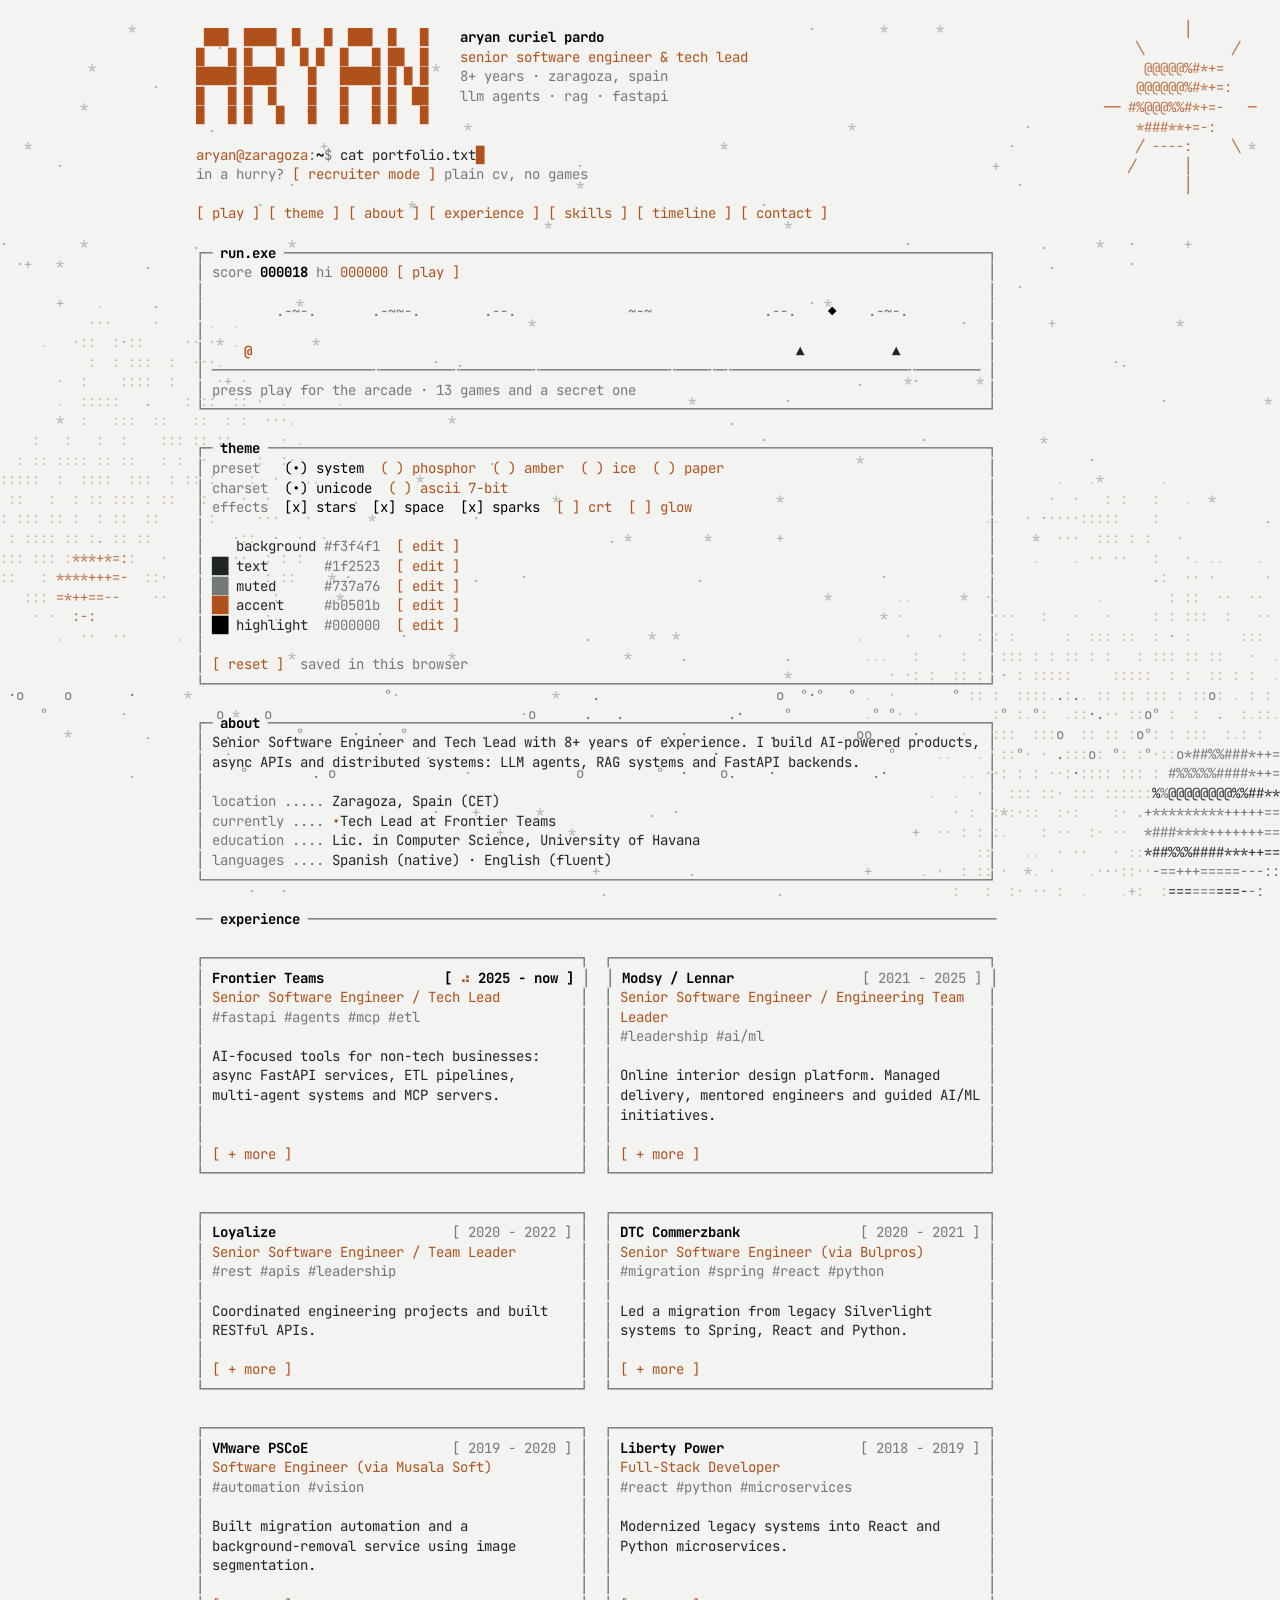
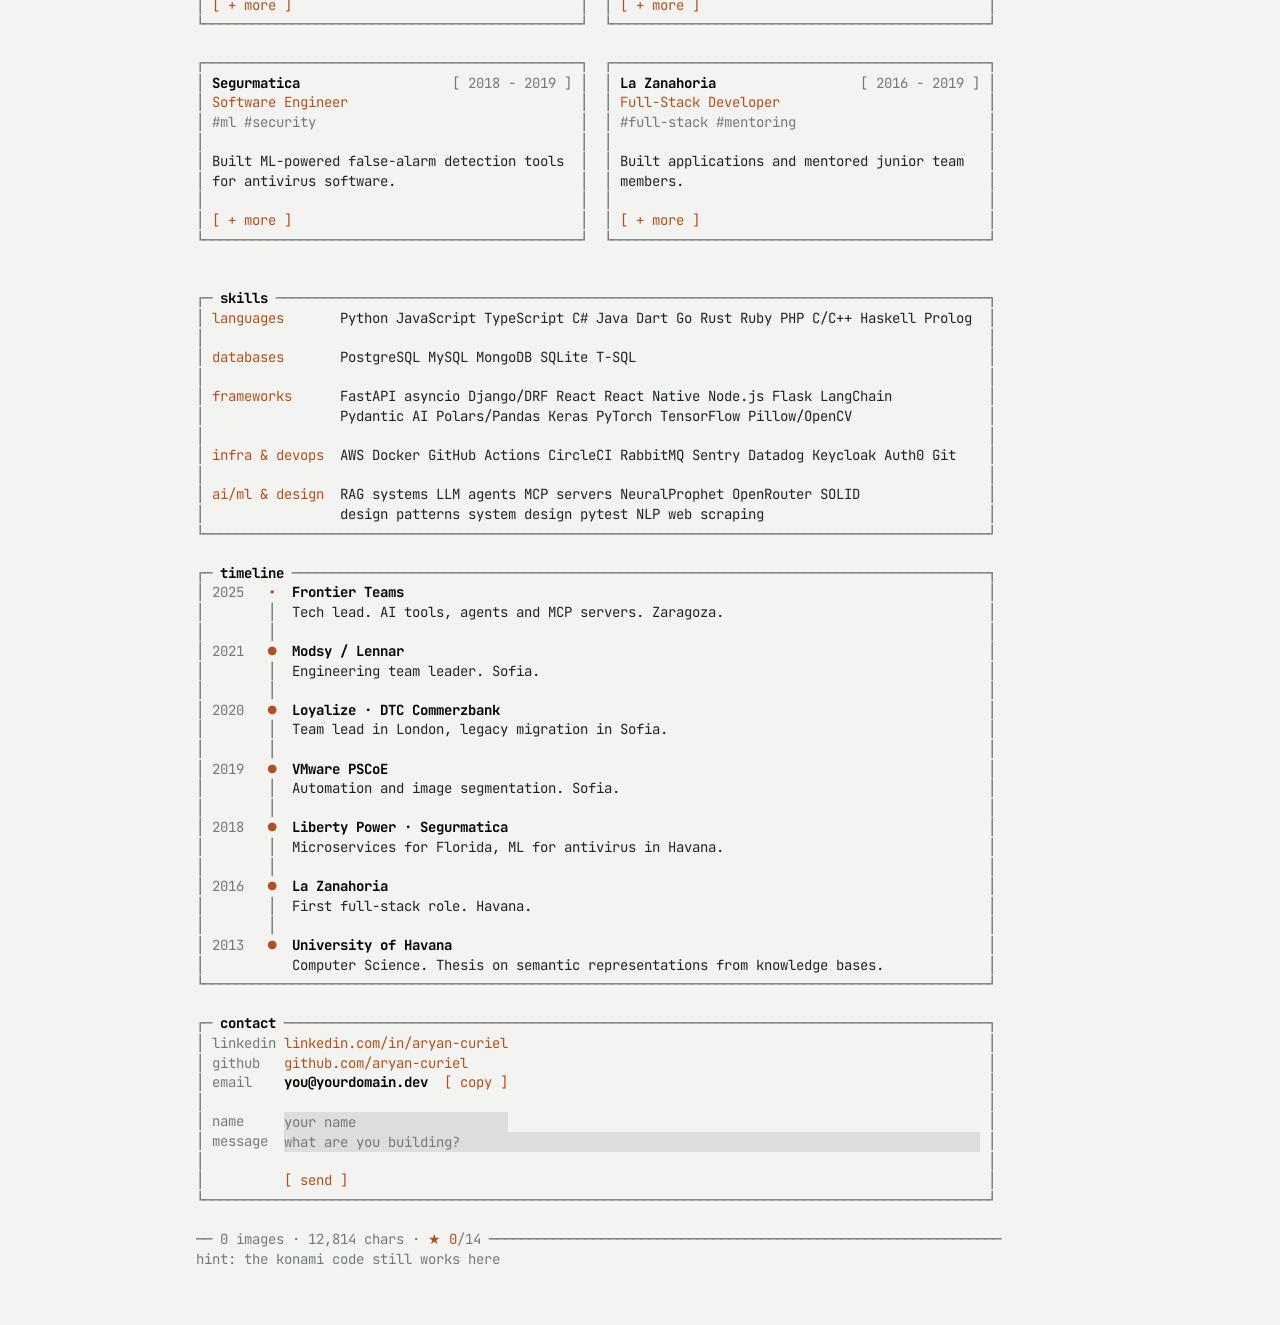
==== ascii/index.html @ 43cc9048 "Introduced new ascii version" ====
<!doctype html>
<html lang="en">
<head>
<meta charset="utf-8">
<meta name="viewport" content="width=device-width, initial-scale=1, viewport-fit=cover">
<title>Aryan Curiel Pardo · Senior Software Engineer</title>
<meta name="description" content="Aryan Curiel Pardo, Senior Software Engineer and Tech Lead. LLM agents, RAG systems and FastAPI backends. A portfolio drawn entirely in text characters.">
<meta property="og:title" content="Aryan Curiel Pardo · Senior Software Engineer">
<meta property="og:description" content="A portfolio drawn entirely in text characters, with an arcade of 13 games built from the CV.">
<meta property="og:type" content="website">
<meta name="theme-color" content="#111417">
<link rel="icon" href="favicon.svg" type="image/svg+xml">
<link rel="preconnect" href="https://fonts.googleapis.com">
<link rel="preconnect" href="https://fonts.gstatic.com" crossorigin>
<link rel="stylesheet" href="https://fonts.googleapis.com/css2?family=JetBrains+Mono:wght@400;700&display=swap">
<link rel="stylesheet" href="css/style.css">
</head>
<body>
<pre id="bg" aria-hidden="true"></pre>
<main id="main">
  <pre id="screen" aria-label="Aryan Curiel Pardo's portfolio, drawn in text characters"></pre>
</main>
<div id="arcade" hidden><pre id="ascreen" role="dialog" aria-modal="true" aria-label="Arcade"></pre></div>
<pre id="toast" role="status" aria-live="polite"></pre>
<div aria-hidden="true">
  <input type="color" class="vh" id="ci-bg" tabindex="-1">
  <input type="color" class="vh" id="ci-fg" tabindex="-1">
  <input type="color" class="vh" id="ci-dim" tabindex="-1">
  <input type="color" class="vh" id="ci-acc" tabindex="-1">
  <input type="color" class="vh" id="ci-hi" tabindex="-1">
</div>
<noscript><pre style="padding:16px">Aryan Curiel Pardo · Senior Software Engineer &amp; Tech Lead
This page draws itself with JavaScript. LinkedIn: https://www.linkedin.com/in/aryan-curiel/ · GitHub: https://github.com/aryan-curiel</pre></noscript>
<script src="js/main.js"></script>
</body>
</html>
---- ascii/css/style.css ----
/* base reset (matches the original artifact page) */
*, *::before, *::after { box-sizing: border-box; }
:root { padding-top: env(safe-area-inset-top, 0px); padding-bottom: env(safe-area-inset-bottom, 0px); }
body { margin: 0; font-size: 14px; }
img { max-width: 100%; }
[hidden] { display: none !important; }

/* Layout: one monospace grid. JS measures how many columns fit and redraws every box at that width.
   A fixed text grid behind it runs the starfield; the arcade is a modal text grid on top. */
:root {
  --bg: #111417;
  --fg: #d3d6d2;
  --dim: #737a76;
  --acc: #e3a04f;
  --hi: #ffffff;
  --mono: "JetBrains Mono", ui-monospace, SFMono-Regular, Menlo, Consolas, monospace;
  color-scheme: dark;
}
@media (prefers-color-scheme: light) {
  :root:not([data-theme="dark"]) { --bg:#f3f4f1; --fg:#1f2523; --dim:#737a76; --acc:#b0501b; --hi:#000000; color-scheme: light; }
}
:root[data-theme="light"] { --bg:#f3f4f1; --fg:#1f2523; --dim:#737a76; --acc:#b0501b; --hi:#000000; color-scheme: light; }

html, body { background: var(--bg); color: var(--fg); }
body { font-family: var(--mono); }
main {
  position: relative; z-index: 1;
  max-width: 920px; margin: 0 auto;
  padding-block: 28px 56px;
  padding-left: max(16px, env(safe-area-inset-left, 0px));
  padding-right: max(16px, env(safe-area-inset-right, 0px));
}
#screen, #bg, #toast, #ascreen {
  margin: 0; font: inherit; font-size: 14px; line-height: 1.4;
  white-space: pre; font-variant-ligatures: none;
}
#screen { overflow-x: auto; }
@media (max-width: 480px) { #screen, #bg, #ascreen { font-size: 12.5px; } #toast { font-size: 12px; } }

#bg {
  position: fixed; inset: 0; z-index: 0; overflow: hidden; pointer-events: none;
  color: color-mix(in srgb, var(--dim) 55%, transparent);
}
#bg .p { color: var(--acc); }
#bg .m { color: color-mix(in srgb, var(--acc) 40%, transparent); }
#bg .mh { color: var(--hi); }
#bg .n { color: color-mix(in srgb, var(--acc) 34%, transparent); }
#bg .n2 { color: color-mix(in srgb, var(--fg) 14%, transparent); }
#bg .q { color: color-mix(in srgb, var(--fg) 58%, transparent); }
#bg .qa { color: color-mix(in srgb, var(--acc) 80%, transparent); }
#bg .qh { color: color-mix(in srgb, var(--hi) 80%, transparent); }
#bg .qd { color: color-mix(in srgb, var(--fg) 17%, transparent); }
#bg .qad { color: color-mix(in srgb, var(--acc) 24%, transparent); }
#bg .qhd { color: color-mix(in srgb, var(--hi) 18%, transparent); }
#bg .ql { color: color-mix(in srgb, var(--dim) 80%, transparent); }

.b { color: var(--dim); }
.dim { color: var(--dim); }
.acc { color: var(--acc); }
.hi { color: var(--hi); font-weight: 700; }
.lk {
  font: inherit; line-height: inherit; color: var(--acc); background: none;
  border: 0; padding: 0; margin: 0; cursor: pointer; text-decoration: none;
}
.lk:hover, .lk:focus-visible { background: var(--acc); color: var(--bg); outline: none; }
.lk:active { background: var(--hi); color: var(--bg); }
.lk.dim { color: var(--dim); }
.lk.hi { color: var(--hi); }
.lk.hi:hover, .lk.hi:focus-visible, .lk.dim:hover, .lk.dim:focus-visible { color: var(--bg); }
.fi {
  font: inherit; line-height: inherit; height: 1.4em; vertical-align: top;
  color: var(--hi); background: color-mix(in srgb, var(--fg) 10%, transparent);
  border: 0; padding: 0; margin: 0; outline: none; border-radius: 0;
}
.fi:focus { background: color-mix(in srgb, var(--acc) 24%, transparent); }
.fi::placeholder { color: var(--dim); }
.cur { color: var(--acc); animation: blink 1.05s steps(1) infinite; }
@keyframes blink { 50% { opacity: 0; } }

/* game cells */
.gm { cursor: pointer; user-select: none; -webkit-user-select: none; }
.af { user-select: none; -webkit-user-select: none; touch-action: none; cursor: crosshair; }
.pl { color: var(--acc); font-weight: 700; }
.ob { color: var(--fg); }
.coin { color: var(--hi); }
.over { color: var(--bg); background: var(--acc); font-weight: 700; }
.flash { color: var(--bg); background: var(--hi); }

/* effects */
.glow #screen, .glow #ascreen { text-shadow: 0 0 6px color-mix(in srgb, var(--acc) 45%, transparent); }
.crt body::after {
  content: ""; position: fixed; inset: 0; pointer-events: none; z-index: 9;
  background:
    repeating-linear-gradient(to bottom, transparent 0 2px, color-mix(in srgb, var(--bg) 55%, transparent) 2px 3px),
    radial-gradient(ellipse at center, transparent 55%, color-mix(in srgb, var(--bg) 75%, transparent) 100%);
}

/* arcade modal */
#arcade {
  position: fixed; inset: 0; z-index: 8; display: flex; overflow: auto;
  background: color-mix(in srgb, var(--bg) 82%, transparent);
  padding: calc(12px + env(safe-area-inset-top, 0px)) max(12px, env(safe-area-inset-right, 0px)) calc(12px + env(safe-area-inset-bottom, 0px)) max(12px, env(safe-area-inset-left, 0px));
}
#arcade[hidden] { display: none; }
#ascreen { margin: auto; background: var(--bg); animation: crtOpen .32s steps(5); }
@keyframes crtOpen { from { clip-path: inset(48% 0 48% 0); } to { clip-path: inset(0 0 0 0); } }

#toast {
  position: fixed; z-index: 10;
  right: max(16px, env(safe-area-inset-right, 0px));
  bottom: calc(16px + env(safe-area-inset-bottom, 0px));
  background: var(--bg); color: var(--fg);
  transform: translateY(160%); transition: transform .4s steps(5);
  pointer-events: none;
}
#toast.show { transform: none; }

::selection { background: var(--acc); color: var(--bg); }
.vh { position: fixed; left: 50%; top: 40%; width: 1px; height: 1px; opacity: 0; border: 0; padding: 0; pointer-events: none; }
@media (prefers-reduced-motion: reduce) { .cur { animation: none; } #toast { transition: none; } #ascreen { animation: none; } }
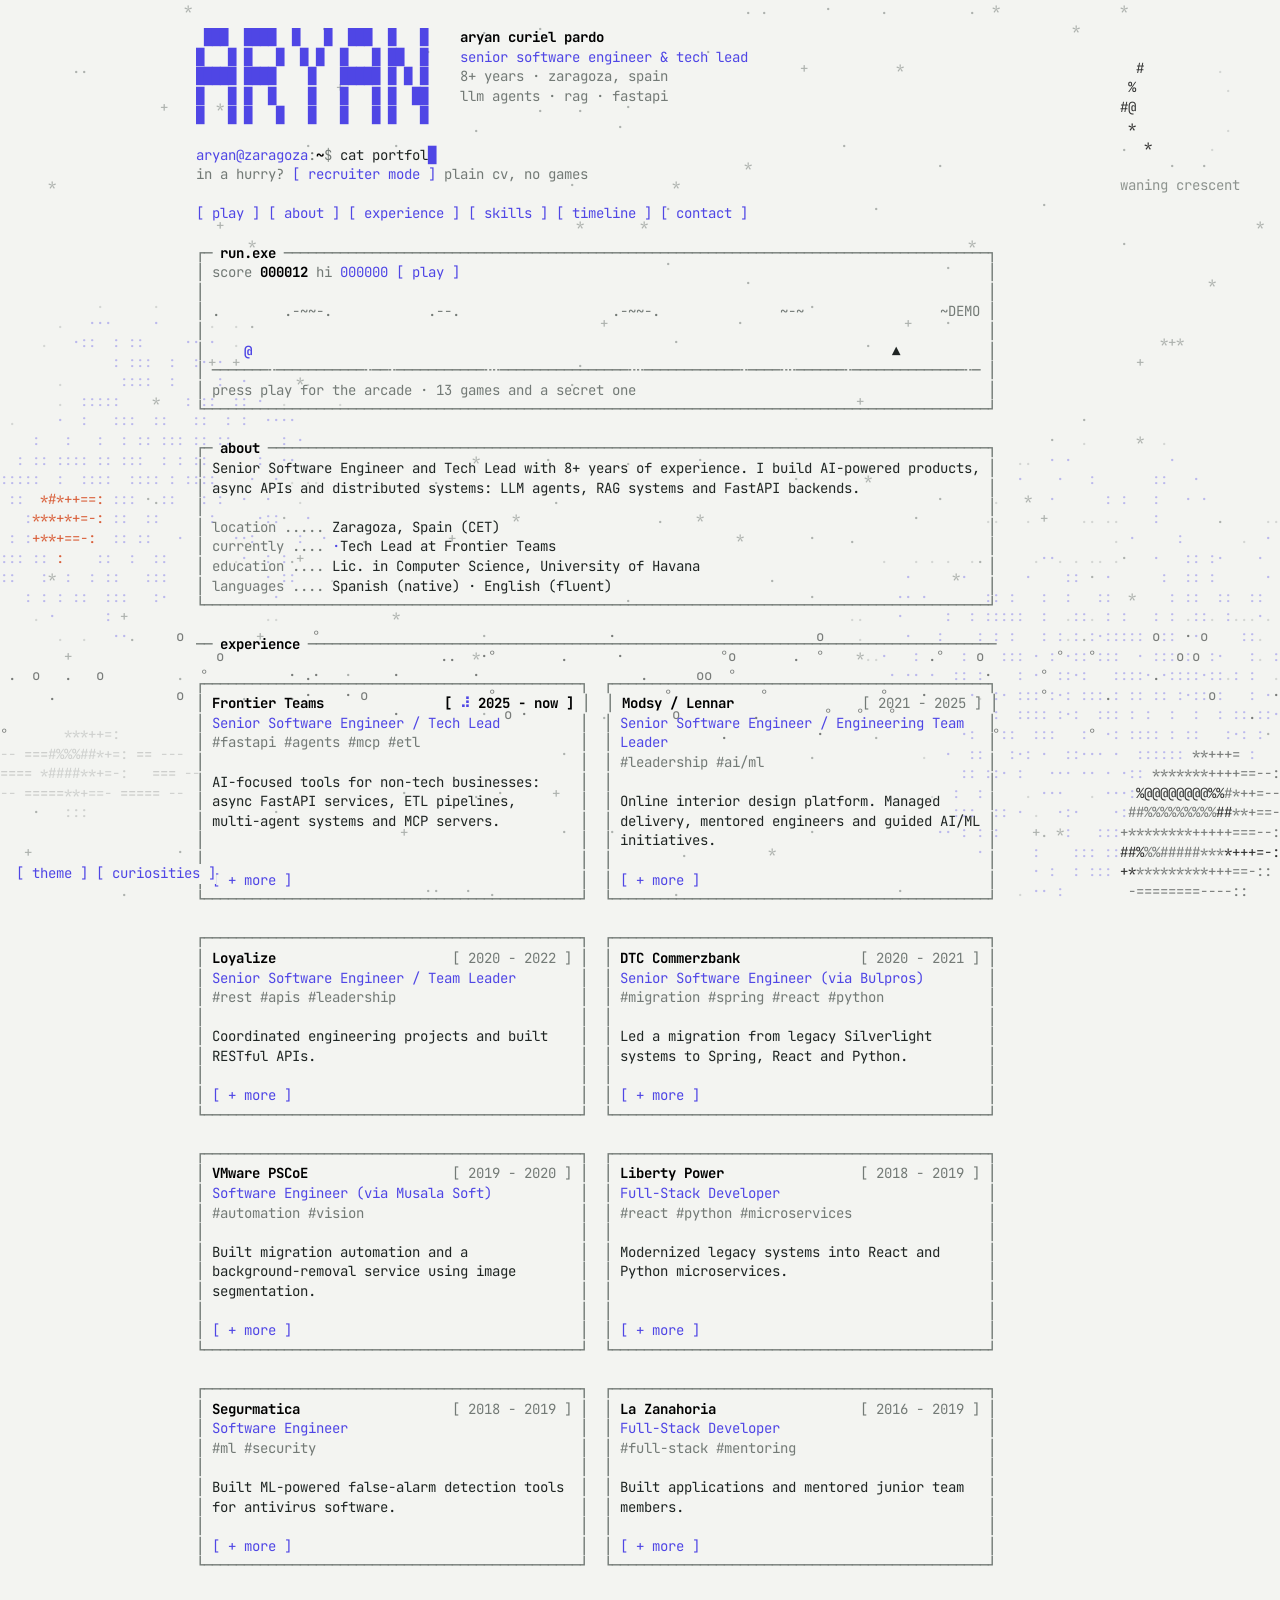
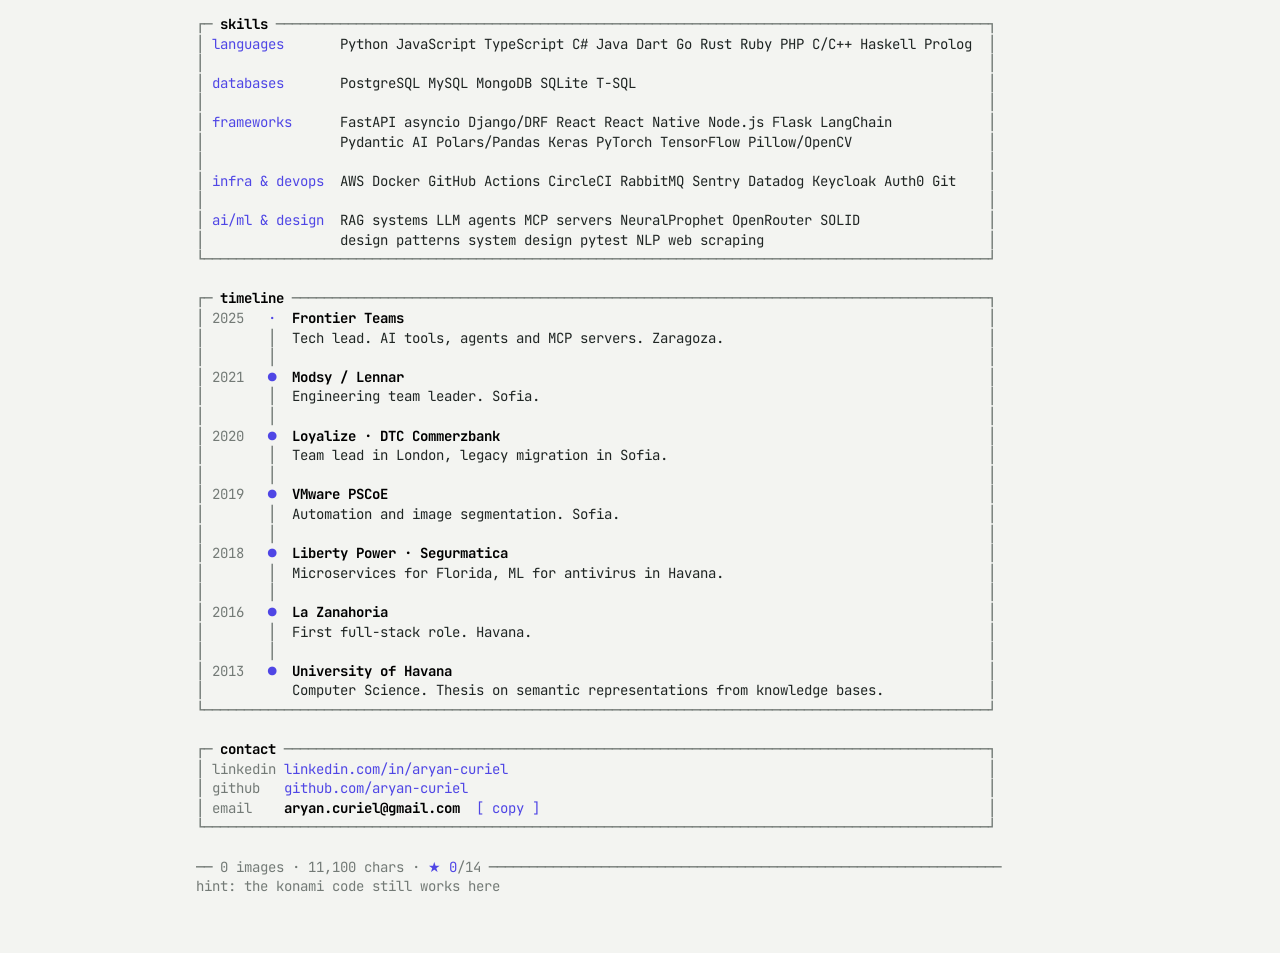
==== commit 1413d540: "ASCII: theme modal, curiosities, parallax planets, live sun, nuke - Move theme controls into a modal" ====
--- a/ascii/index.html
+++ b/ascii/index.html
@@ -21,6 +21,8 @@
   <pre id="screen" aria-label="Aryan Curiel Pardo's portfolio, drawn in text characters"></pre>
 </main>
 <div id="arcade" hidden><pre id="ascreen" role="dialog" aria-modal="true" aria-label="Arcade"></pre></div>
+<div id="fabs"><button type="button" id="themeBtn" class="lk" aria-haspopup="dialog">[ theme ]</button> <button type="button" id="factsBtn" class="lk" aria-haspopup="dialog">[ curiosities ]</button></div>
+<div id="themer" hidden><pre id="tscreen" role="dialog" aria-modal="true"></pre></div>
 <pre id="toast" role="status" aria-live="polite"></pre>
 <div aria-hidden="true">
   <input type="color" class="vh" id="ci-bg" tabindex="-1">
--- a/ascii/css/style.css
+++ b/ascii/css/style.css
@@ -11,15 +11,15 @@
   --bg: #111417;
   --fg: #d3d6d2;
   --dim: #737a76;
-  --acc: #e3a04f;
+  --acc: #818cf8;
   --hi: #ffffff;
   --mono: "JetBrains Mono", ui-monospace, SFMono-Regular, Menlo, Consolas, monospace;
   color-scheme: dark;
 }
 @media (prefers-color-scheme: light) {
-  :root:not([data-theme="dark"]) { --bg:#f3f4f1; --fg:#1f2523; --dim:#737a76; --acc:#b0501b; --hi:#000000; color-scheme: light; }
+  :root:not([data-theme="dark"]) { --bg:#f3f4f1; --fg:#1f2523; --dim:#737a76; --acc:#4f46e5; --hi:#000000; color-scheme: light; }
 }
-:root[data-theme="light"] { --bg:#f3f4f1; --fg:#1f2523; --dim:#737a76; --acc:#b0501b; --hi:#000000; color-scheme: light; }
+:root[data-theme="light"] { --bg:#f3f4f1; --fg:#1f2523; --dim:#737a76; --acc:#4f46e5; --hi:#000000; color-scheme: light; }
 
 html, body { background: var(--bg); color: var(--fg); }
 body { font-family: var(--mono); }
@@ -30,12 +30,12 @@
   padding-left: max(16px, env(safe-area-inset-left, 0px));
   padding-right: max(16px, env(safe-area-inset-right, 0px));
 }
-#screen, #bg, #toast, #ascreen {
+#screen, #bg, #toast, #ascreen, #tscreen {
   margin: 0; font: inherit; font-size: 14px; line-height: 1.4;
   white-space: pre; font-variant-ligatures: none;
 }
 #screen { overflow-x: auto; }
-@media (max-width: 480px) { #screen, #bg, #ascreen { font-size: 12.5px; } #toast { font-size: 12px; } }
+@media (max-width: 480px) { #screen, #bg, #ascreen, #tscreen, #fabs { font-size: 12.5px; } #toast { font-size: 12px; } }
 
 #bg {
   position: fixed; inset: 0; z-index: 0; overflow: hidden; pointer-events: none;
@@ -53,6 +53,11 @@
 #bg .qad { color: color-mix(in srgb, var(--acc) 24%, transparent); }
 #bg .qhd { color: color-mix(in srgb, var(--hi) 18%, transparent); }
 #bg .ql { color: color-mix(in srgb, var(--dim) 80%, transparent); }
+/* fixed natural colors that ignore the theme accent: mars and jupiter's red spot, the sun */
+#bg .qr { color: #d9603b; }
+#bg .qrd { color: color-mix(in srgb, #d9603b 30%, transparent); }
+#bg .qs { color: #e8a317; }
+#bg .qso { color: #e8702a; }
 
 .b { color: var(--dim); }
 .dim { color: var(--dim); }
@@ -96,13 +101,21 @@
 }
 
 /* arcade modal */
-#arcade {
+#arcade, #themer {
   position: fixed; inset: 0; z-index: 8; display: flex; overflow: auto;
   background: color-mix(in srgb, var(--bg) 82%, transparent);
   padding: calc(12px + env(safe-area-inset-top, 0px)) max(12px, env(safe-area-inset-right, 0px)) calc(12px + env(safe-area-inset-bottom, 0px)) max(12px, env(safe-area-inset-left, 0px));
 }
-#arcade[hidden] { display: none; }
-#ascreen { margin: auto; background: var(--bg); animation: crtOpen .32s steps(5); }
+#arcade[hidden], #themer[hidden] { display: none; }
+#ascreen, #tscreen { margin: auto; background: var(--bg); animation: crtOpen .32s steps(5); }
+
+/* floating buttons: theme and curiosities */
+#fabs {
+  position: fixed; z-index: 7; font-size: 14px; line-height: 1.4; white-space: pre;
+  left: max(16px, env(safe-area-inset-left, 0px));
+  bottom: calc(16px + env(safe-area-inset-bottom, 0px));
+}
+#fabs .lk:not(:hover):not(:focus-visible):not(:active) { background: var(--bg); }
 @keyframes crtOpen { from { clip-path: inset(48% 0 48% 0); } to { clip-path: inset(0 0 0 0); } }
 
 #toast {
@@ -117,4 +130,15 @@
 
 ::selection { background: var(--acc); color: var(--bg); }
 .vh { position: fixed; left: 50%; top: 40%; width: 1px; height: 1px; opacity: 0; border: 0; padding: 0; pointer-events: none; }
-@media (prefers-reduced-motion: reduce) { .cur { animation: none; } #toast { transition: none; } #ascreen { animation: none; } }
+/* nuke: flash, shake, page hidden while its characters fly, then it redraws */
+.nuked main, .nuked #fabs { visibility: hidden; }
+.nuked body::before {
+  content: ""; position: fixed; inset: 0; z-index: 9; pointer-events: none;
+  background: #fff; animation: nukeFlash .7s ease-out forwards;
+}
+@keyframes nukeFlash { from { opacity: .9; } to { opacity: 0; } }
+.nuked #bg { animation: shake .45s steps(9); }
+@keyframes shake { 0%, 100% { transform: none; } 20% { transform: translate(-6px, 3px); } 40% { transform: translate(5px, -4px); } 60% { transform: translate(-4px, -2px); } 80% { transform: translate(3px, 4px); } }
+#screen.rebuild { animation: crtOpen .5s steps(6); }
+@media (prefers-reduced-motion: reduce) { .nuked body::before { display: none; } .nuked #bg, #screen.rebuild { animation: none; } }
+@media (prefers-reduced-motion: reduce) { .cur { animation: none; } #toast { transition: none; } #ascreen, #tscreen { animation: none; } }
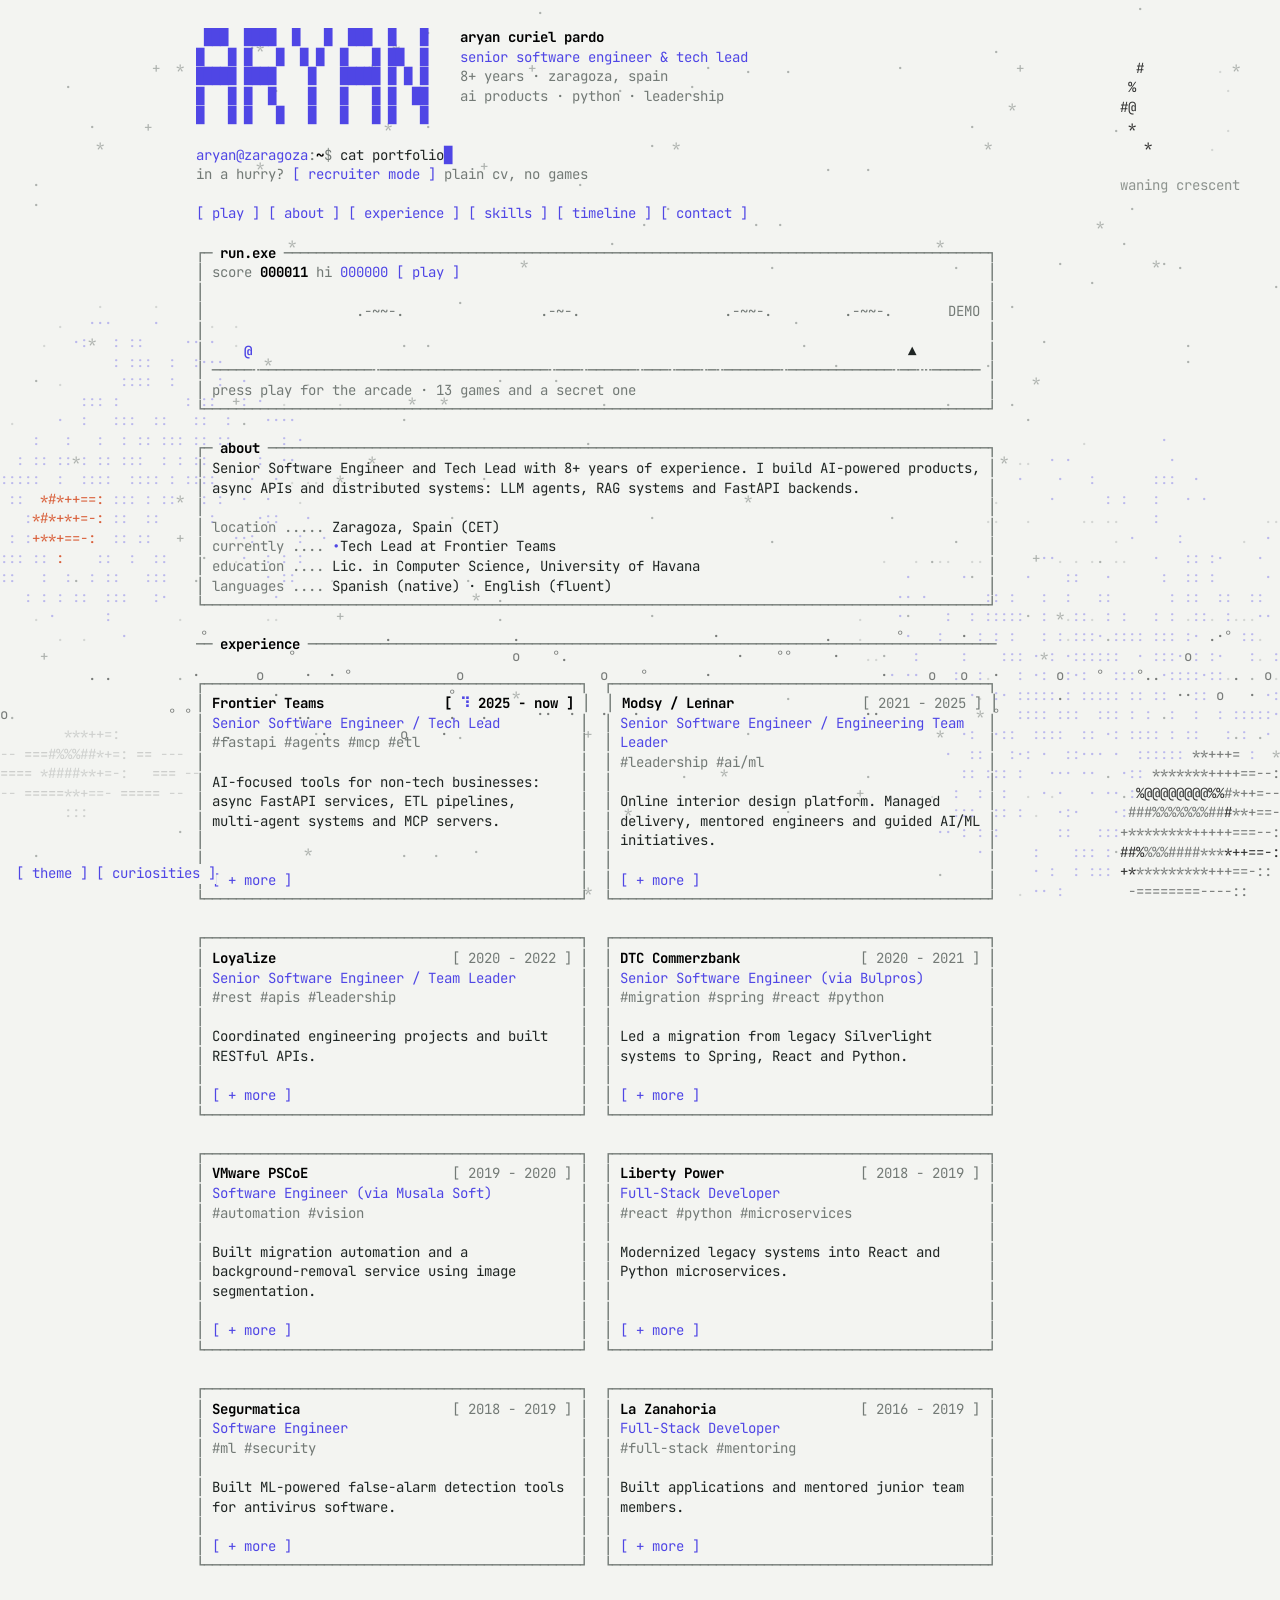
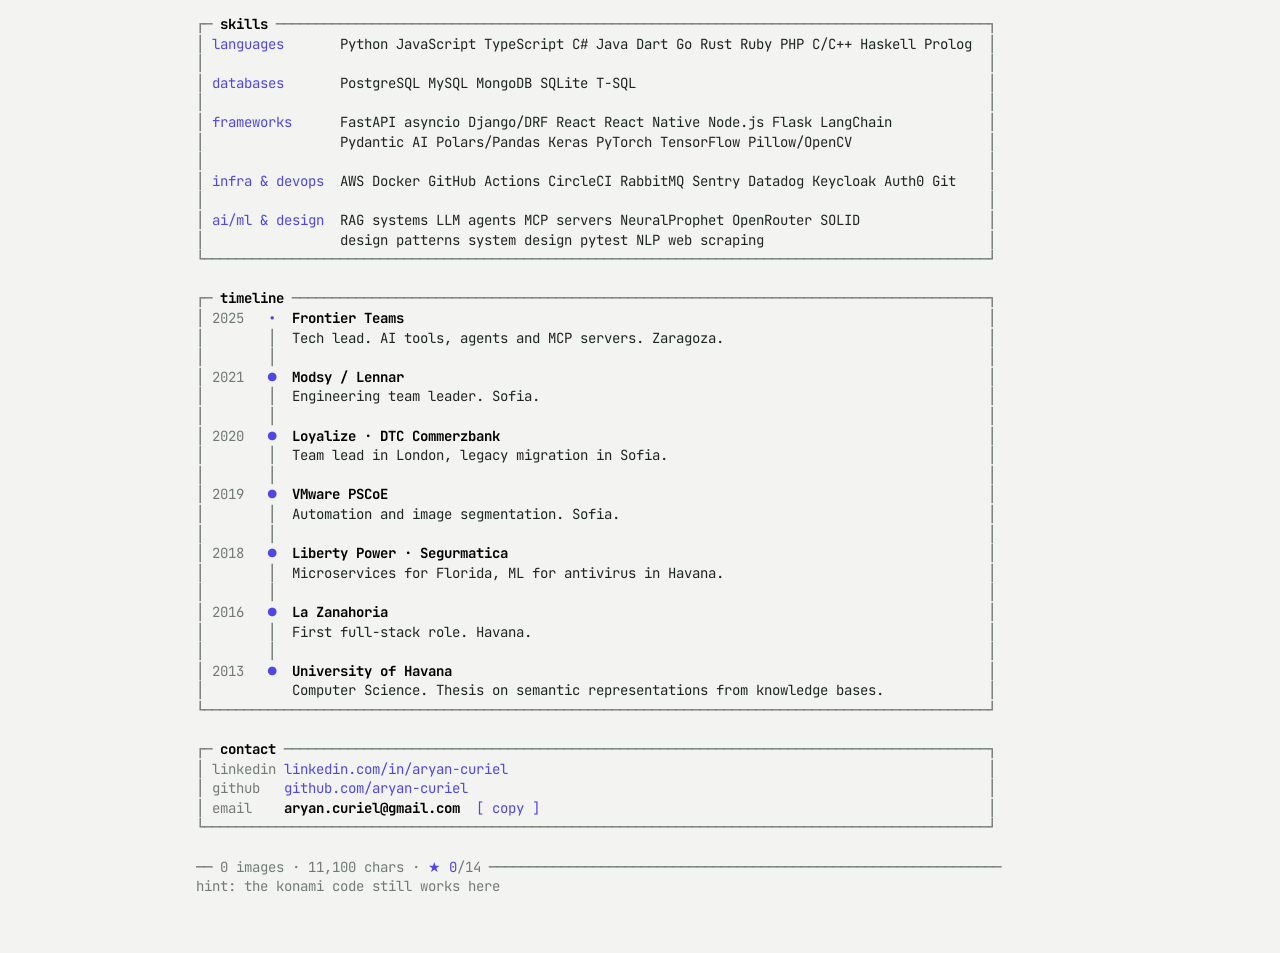
==== commit 14199658: "Add GoatCounter analytics to both pages" ====
--- a/ascii/index.html
+++ b/ascii/index.html
@@ -34,5 +34,7 @@
 <noscript><pre style="padding:16px">Aryan Curiel Pardo · Senior Software Engineer &amp; Tech Lead
 This page draws itself with JavaScript. LinkedIn: https://www.linkedin.com/in/aryan-curiel/ · GitHub: https://github.com/aryan-curiel</pre></noscript>
 <script src="js/main.js"></script>
+<script data-goatcounter="https://aryan-curiel.goatcounter.com/count"
+        async src="//gc.zgo.at/count.js"></script>
 </body>
 </html>
